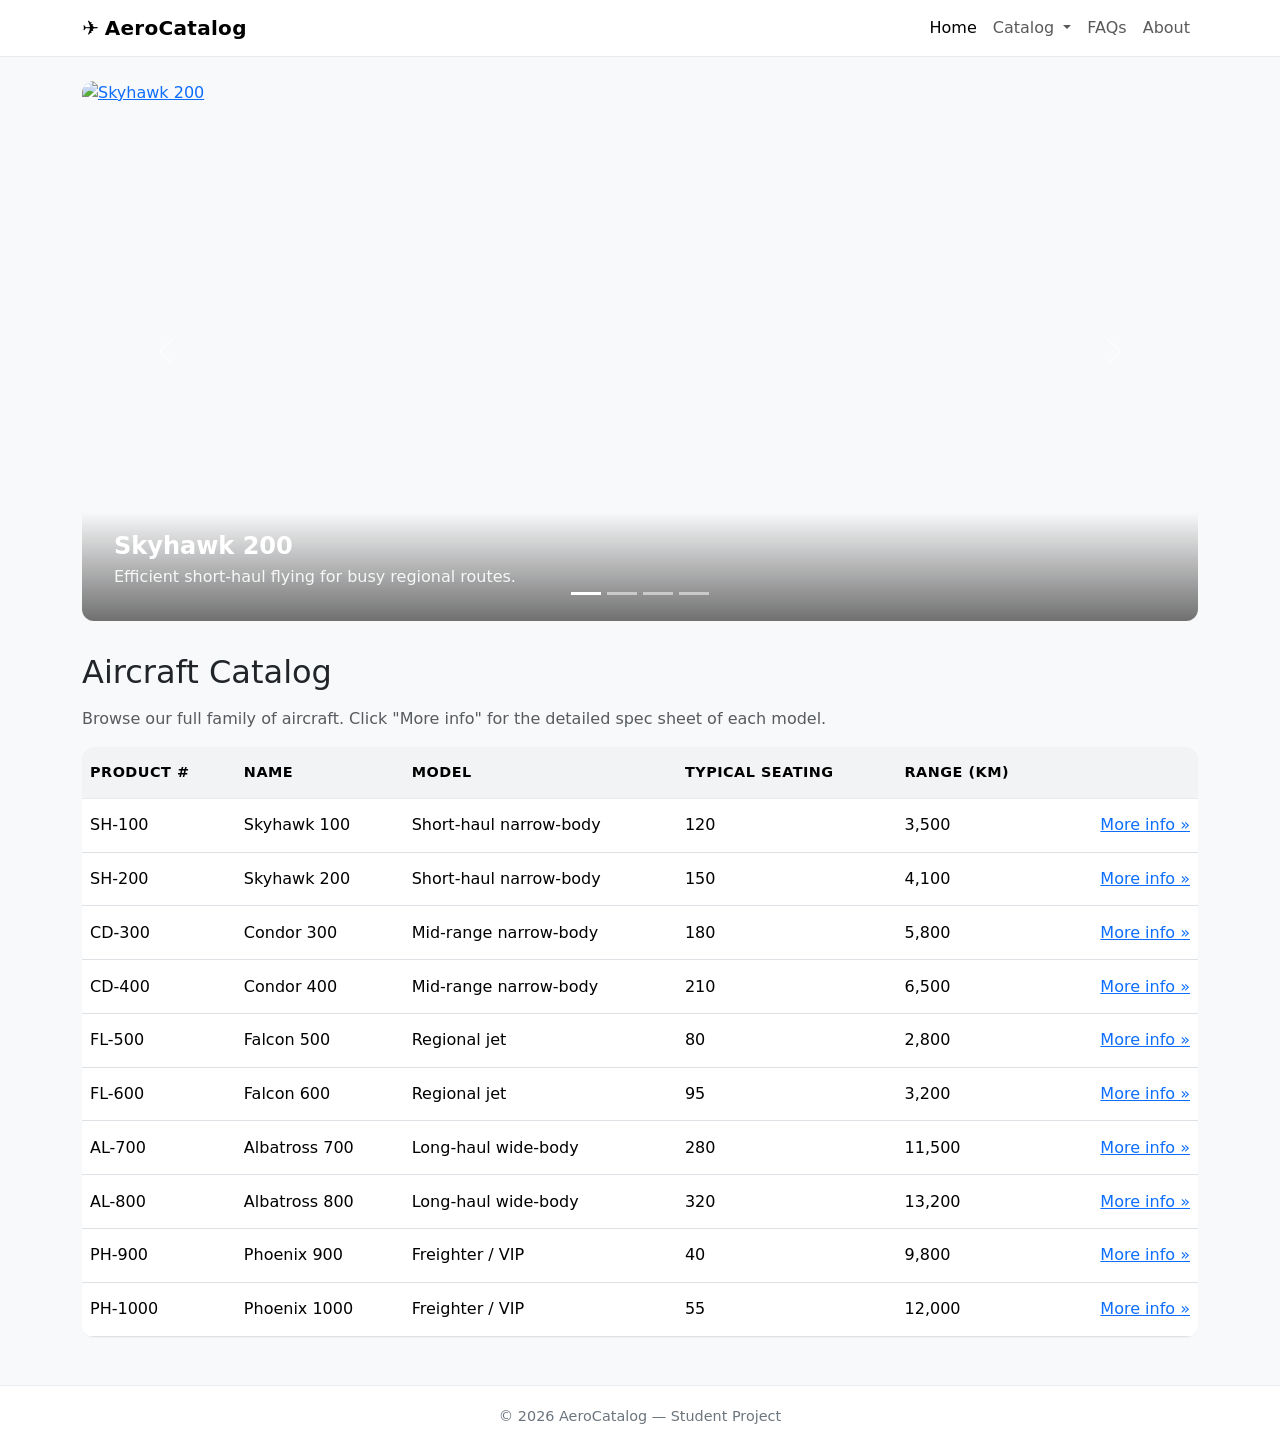
==== index.html @ 1b6f5860 "Add static Aircraft Catalog website Bootstrap 5 static site with a home page (navbar, 4-slide carous" ====
<!DOCTYPE html>
<!--
  index.html
  Home page for the Aircraft Catalog website.
  NOTE: if you change the navbar or footer, remember to update
  it on the other pages too (we don't have templates).
-->
<html lang="en">
<head>
  <meta charset="UTF-8" />
  <meta name="viewport" content="width=device-width, initial-scale=1.0" />
  <title>AeroCatalog - Home</title>

  <!-- Bootstrap 5 CSS (CDN) -->
  <link
    href="https://cdn.jsdelivr.net/npm/bootstrap@5.3.3/dist/css/bootstrap.min.css"
    rel="stylesheet" />

  <!-- our own styles on top of Bootstrap -->
  <link rel="stylesheet" href="css/styles.css" />
</head>
<body>

  <!-- ============================================================
       HEADER / NAVBAR
       Has 4 main items: Home, Catalog (with submenu), FAQs, About.
       The Catalog dropdown lists all 10 aircraft in our catalog.
       ============================================================ -->
  <header>
    <nav class="navbar navbar-expand-lg site-navbar">
      <div class="container">

        <!-- brand / logo -->
        <a class="navbar-brand" href="index.html">
          <span class="brand-icon">&#9992;</span>AeroCatalog
        </a>

        <!-- hamburger button for small screens -->
        <button class="navbar-toggler" type="button"
                data-bs-toggle="collapse"
                data-bs-target="#mainNav"
                aria-controls="mainNav"
                aria-expanded="false"
                aria-label="Toggle navigation">
          <span class="navbar-toggler-icon"></span>
        </button>

        <!-- the actual menu -->
        <div class="collapse navbar-collapse" id="mainNav">
          <ul class="navbar-nav ms-auto">

            <li class="nav-item">
              <a class="nav-link active" href="index.html">Home</a>
            </li>

            <!-- Catalog dropdown = submenu with all aircraft -->
            <li class="nav-item dropdown">
              <a class="nav-link dropdown-toggle" href="#"
                 role="button"
                 data-bs-toggle="dropdown"
                 aria-expanded="false">
                Catalog
              </a>
              <ul class="dropdown-menu">
                <li><a class="dropdown-item" href="aircraft/skyhawk-100.html">Skyhawk 100</a></li>
                <li><a class="dropdown-item" href="aircraft/skyhawk-200.html">Skyhawk 200</a></li>
                <li><a class="dropdown-item" href="aircraft/condor-300.html">Condor 300</a></li>
                <li><a class="dropdown-item" href="aircraft/condor-400.html">Condor 400</a></li>
                <li><a class="dropdown-item" href="aircraft/falcon-500.html">Falcon 500</a></li>
                <li><a class="dropdown-item" href="aircraft/falcon-600.html">Falcon 600</a></li>
                <li><a class="dropdown-item" href="aircraft/albatross-700.html">Albatross 700</a></li>
                <li><a class="dropdown-item" href="aircraft/albatross-800.html">Albatross 800</a></li>
                <li><a class="dropdown-item" href="aircraft/phoenix-900.html">Phoenix 900</a></li>
                <li><a class="dropdown-item" href="aircraft/phoenix-1000.html">Phoenix 1000</a></li>
              </ul>
            </li>

            <li class="nav-item">
              <a class="nav-link" href="faqs.html">FAQs</a>
            </li>

            <li class="nav-item">
              <a class="nav-link" href="about.html">About</a>
            </li>

          </ul>
        </div>

      </div>
    </nav>
  </header>


  <!-- ============================================================
       MAIN CONTENT
       ============================================================ -->
  <main class="container">

    <!-- Hero carousel.
         4 slides, each slide is wrapped in an <a> so clicking
         anywhere on a slide takes you to that aircraft's detail
         page. -->
    <div id="heroCarousel" class="carousel slide hero-carousel"
         data-bs-ride="carousel">

      <!-- little dots at the bottom -->
      <div class="carousel-indicators">
        <button type="button" data-bs-target="#heroCarousel" data-bs-slide-to="0" class="active" aria-current="true" aria-label="Slide 1"></button>
        <button type="button" data-bs-target="#heroCarousel" data-bs-slide-to="1" aria-label="Slide 2"></button>
        <button type="button" data-bs-target="#heroCarousel" data-bs-slide-to="2" aria-label="Slide 3"></button>
        <button type="button" data-bs-target="#heroCarousel" data-bs-slide-to="3" aria-label="Slide 4"></button>
      </div>

      <div class="carousel-inner">

        <!-- slide 1 -->
        <div class="carousel-item active">
          <a href="aircraft/skyhawk-200.html">
            <!-- Replace <yourstorageaccount> with your Azure storage account name.
                 Upload the image as skyhawk-200.jpg into the 'aircraft' container. -->
            <img src="https://<yourstorageaccount>.blob.core.windows.net/aircraft/skyhawk-200.jpg"
                 class="d-block img-fluid" alt="Skyhawk 200" />
            <div class="carousel-caption">
              <h5>Skyhawk 200</h5>
              <p>Efficient short-haul flying for busy regional routes.</p>
            </div>
          </a>
        </div>

        <!-- slide 2 -->
        <div class="carousel-item">
          <a href="aircraft/condor-400.html">
            <!-- Replace <yourstorageaccount> with your Azure storage account name.
                 Upload the image as condor-400.jpg into the 'aircraft' container. -->
            <img src="https://<yourstorageaccount>.blob.core.windows.net/aircraft/condor-400.jpg"
                 class="d-block img-fluid" alt="Condor 400" />
            <div class="carousel-caption">
              <h5>Condor 400</h5>
              <p>Our mid-range workhorse, balanced for range and payload.</p>
            </div>
          </a>
        </div>

        <!-- slide 3 -->
        <div class="carousel-item">
          <a href="aircraft/albatross-800.html">
            <!-- Replace <yourstorageaccount> with your Azure storage account name.
                 Upload the image as albatross-800.jpg into the 'aircraft' container. -->
            <img src="https://<yourstorageaccount>.blob.core.windows.net/aircraft/albatross-800.jpg"
                 class="d-block img-fluid" alt="Albatross 800" />
            <div class="carousel-caption">
              <h5>Albatross 800</h5>
              <p>Long-haul wide-body built for intercontinental comfort.</p>
            </div>
          </a>
        </div>

        <!-- slide 4 -->
        <div class="carousel-item">
          <a href="aircraft/phoenix-1000.html">
            <!-- Replace <yourstorageaccount> with your Azure storage account name.
                 Upload the image as phoenix-1000.jpg into the 'aircraft' container. -->
            <img src="https://<yourstorageaccount>.blob.core.windows.net/aircraft/phoenix-1000.jpg"
                 class="d-block img-fluid" alt="Phoenix 1000" />
            <div class="carousel-caption">
              <h5>Phoenix 1000</h5>
              <p>Flagship freighter / VIP platform with unmatched volume.</p>
            </div>
          </a>
        </div>

      </div>

      <!-- prev / next controls -->
      <button class="carousel-control-prev" type="button"
              data-bs-target="#heroCarousel" data-bs-slide="prev">
        <span class="carousel-control-prev-icon" aria-hidden="true"></span>
        <span class="visually-hidden">Previous</span>
      </button>
      <button class="carousel-control-next" type="button"
              data-bs-target="#heroCarousel" data-bs-slide="next">
        <span class="carousel-control-next-icon" aria-hidden="true"></span>
        <span class="visually-hidden">Next</span>
      </button>
    </div>
    <!-- /hero carousel -->


    <!-- ============================================================
         Catalog table - 10 sample aircraft records
         ============================================================ -->
    <section>
      <h2 class="mb-3">Aircraft Catalog</h2>
      <p class="text-muted">
        Browse our full family of aircraft. Click "More info" for the
        detailed spec sheet of each model.
      </p>

      <!-- table-responsive wraps the table so it scrolls sideways
           on small screens instead of breaking the layout -->
      <div class="table-responsive catalog-table">
        <table class="table table-hover align-middle mb-0">
          <thead>
            <tr>
              <th>Product #</th>
              <th>Name</th>
              <th>Model</th>
              <th>Typical Seating</th>
              <th>Range (km)</th>
              <th class="text-end">&nbsp;</th>
            </tr>
          </thead>
          <tbody>
            <tr>
              <td>SH-100</td>
              <td>Skyhawk 100</td>
              <td>Short-haul narrow-body</td>
              <td>120</td>
              <td>3,500</td>
              <td class="text-end"><a href="aircraft/skyhawk-100.html">More info &raquo;</a></td>
            </tr>
            <tr>
              <td>SH-200</td>
              <td>Skyhawk 200</td>
              <td>Short-haul narrow-body</td>
              <td>150</td>
              <td>4,100</td>
              <td class="text-end"><a href="aircraft/skyhawk-200.html">More info &raquo;</a></td>
            </tr>
            <tr>
              <td>CD-300</td>
              <td>Condor 300</td>
              <td>Mid-range narrow-body</td>
              <td>180</td>
              <td>5,800</td>
              <td class="text-end"><a href="aircraft/condor-300.html">More info &raquo;</a></td>
            </tr>
            <tr>
              <td>CD-400</td>
              <td>Condor 400</td>
              <td>Mid-range narrow-body</td>
              <td>210</td>
              <td>6,500</td>
              <td class="text-end"><a href="aircraft/condor-400.html">More info &raquo;</a></td>
            </tr>
            <tr>
              <td>FL-500</td>
              <td>Falcon 500</td>
              <td>Regional jet</td>
              <td>80</td>
              <td>2,800</td>
              <td class="text-end"><a href="aircraft/falcon-500.html">More info &raquo;</a></td>
            </tr>
            <tr>
              <td>FL-600</td>
              <td>Falcon 600</td>
              <td>Regional jet</td>
              <td>95</td>
              <td>3,200</td>
              <td class="text-end"><a href="aircraft/falcon-600.html">More info &raquo;</a></td>
            </tr>
            <tr>
              <td>AL-700</td>
              <td>Albatross 700</td>
              <td>Long-haul wide-body</td>
              <td>280</td>
              <td>11,500</td>
              <td class="text-end"><a href="aircraft/albatross-700.html">More info &raquo;</a></td>
            </tr>
            <tr>
              <td>AL-800</td>
              <td>Albatross 800</td>
              <td>Long-haul wide-body</td>
              <td>320</td>
              <td>13,200</td>
              <td class="text-end"><a href="aircraft/albatross-800.html">More info &raquo;</a></td>
            </tr>
            <tr>
              <td>PH-900</td>
              <td>Phoenix 900</td>
              <td>Freighter / VIP</td>
              <td>40</td>
              <td>9,800</td>
              <td class="text-end"><a href="aircraft/phoenix-900.html">More info &raquo;</a></td>
            </tr>
            <tr>
              <td>PH-1000</td>
              <td>Phoenix 1000</td>
              <td>Freighter / VIP</td>
              <td>55</td>
              <td>12,000</td>
              <td class="text-end"><a href="aircraft/phoenix-1000.html">More info &raquo;</a></td>
            </tr>
          </tbody>
        </table>
      </div>
      <!-- /catalog table -->

    </section>

  </main>


  <!-- ============================================================
       FOOTER
       Simple copyright line, nothing fancy.
       ============================================================ -->
  <footer class="site-footer">
    <div class="container">
      &copy; 2026 AeroCatalog &mdash; Student Project
    </div>
  </footer>


  <!-- Bootstrap bundle (needed for carousel + dropdown to work) -->
  <script src="https://cdn.jsdelivr.net/npm/bootstrap@5.3.3/dist/js/bootstrap.bundle.min.js"></script>
</body>
</html>
---- css/styles.css ----
/* ============================================================
   styles.css
   Custom styles for the Aircraft Catalog website.
   We use Bootstrap 5 for most of the heavy lifting (grid,
   navbar, carousel, table, etc). This file just tweaks a few
   things so the site looks a bit more modern and minimal.
   ============================================================ */


/* -------- body / base --------
   keeping the background a soft off-white so it doesn't feel
   like a plain white page. also picking a nice system font
   stack (so we don't have to load a web font). */
body {
  background-color: #f8f9fa;
  color: #212529;
  font-family: system-ui, -apple-system, "Segoe UI", Roboto, "Helvetica Neue", Arial, sans-serif;
}

/* a little more breathing room between the navbar and content */
main {
  padding-top: 1.5rem;
  padding-bottom: 3rem;
}


/* -------- navbar -------- */
/* light navbar with a thin bottom border instead of a shadow.
   feels cleaner / less heavy. */
.site-navbar {
  background-color: #ffffff;
  border-bottom: 1px solid #e9ecef;
}

.site-navbar .navbar-brand {
  font-weight: 600;
  letter-spacing: 0.3px;
}

/* small plane icon next to the brand name */
.site-navbar .brand-icon {
  margin-right: 0.35rem;
}


/* -------- hero carousel on the home page -------- */
.hero-carousel {
  border-radius: 12px;
  overflow: hidden; /* so the rounded corners actually clip the image */
  margin-bottom: 2rem;
}

/* keep slides a consistent height so the carousel doesn't jump
   around when you move between slides. */
.hero-carousel .carousel-item img {
  width: 100%;
  height: 60vh;
  object-fit: cover;
}

/* a darker gradient behind the caption so the text is readable
   even if the image is light in that area. */
.hero-carousel .carousel-caption {
  background: linear-gradient(to top, rgba(0,0,0,0.55), rgba(0,0,0,0));
  left: 0;
  right: 0;
  bottom: 0;
  padding: 1.25rem 2rem 2rem;
  text-align: left;
}

.hero-carousel .carousel-caption h5 {
  font-size: 1.5rem;
  font-weight: 600;
  margin-bottom: 0.25rem;
}

.hero-carousel .carousel-caption p {
  margin-bottom: 0;
  opacity: 0.9;
}


/* -------- catalog table on the home page -------- */
.catalog-table {
  background-color: #ffffff;
  border-radius: 12px;
  overflow: hidden;
  box-shadow: 0 1px 2px rgba(0,0,0,0.04);
}

.catalog-table th {
  background-color: #f1f3f5;
  border-bottom: 1px solid #e9ecef;
  font-weight: 600;
  font-size: 0.9rem;
  text-transform: uppercase;
  letter-spacing: 0.5px;
}

.catalog-table td,
.catalog-table th {
  padding-top: 0.9rem;
  padding-bottom: 0.9rem;
  vertical-align: middle;
}


/* -------- detail page specs --------
   this is the big specification table on every aircraft page */
.spec-table th {
  width: 40%;
  font-weight: 500;
  color: #495057;
}

.spec-table td {
  color: #212529;
}

/* the product number label under the aircraft name */
.product-number {
  letter-spacing: 1px;
  text-transform: uppercase;
  font-size: 0.8rem;
  color: #6c757d;
}


/* -------- footer -------- */
.site-footer {
  background-color: #ffffff;
  border-top: 1px solid #e9ecef;
  padding: 1.25rem 0;
  color: #6c757d;
  font-size: 0.9rem;
  text-align: center;
}


/* -------- small screen tweaks --------
   bootstrap already handles most of the responsive stuff,
   just shrinking the carousel a little on phones. */
@media (max-width: 576px) {
  .hero-carousel .carousel-item img {
    height: 45vh;
  }
  .hero-carousel .carousel-caption h5 {
    font-size: 1.15rem;
  }
}
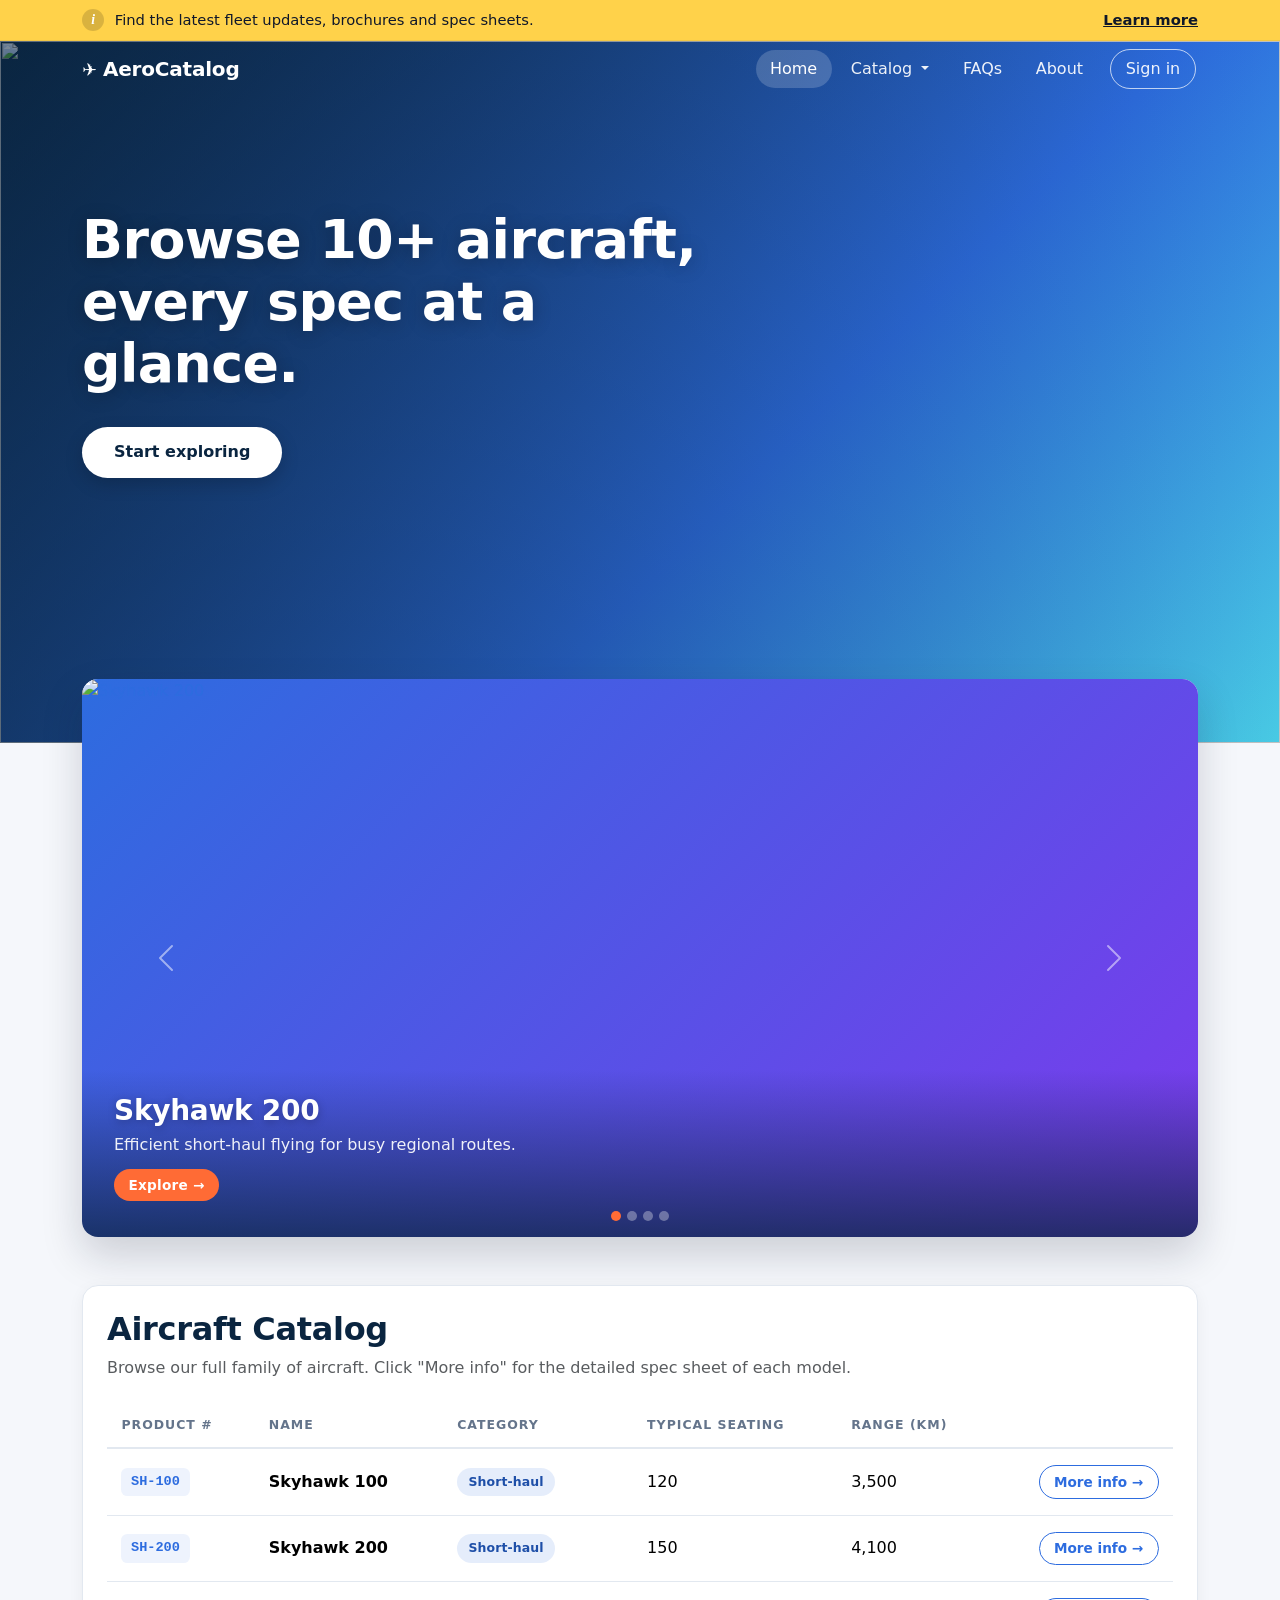
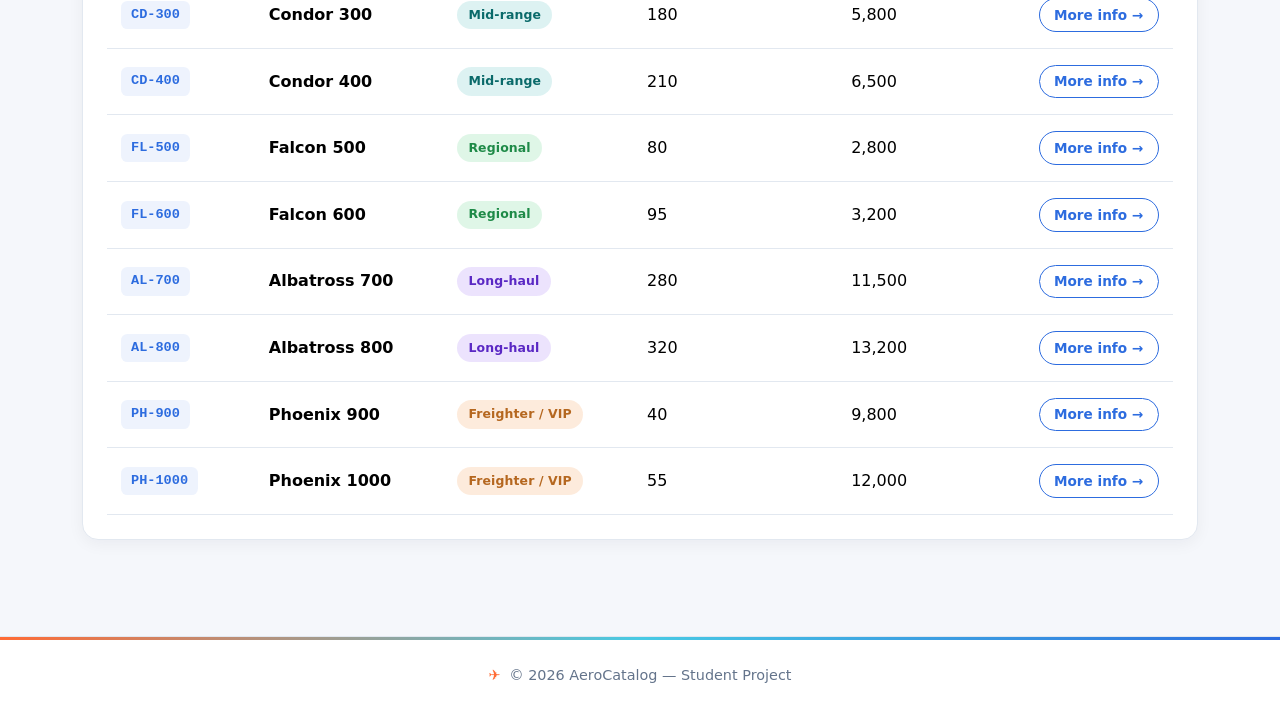
==== commit ab03dc31: "Redesign home page with airline-style hero and floating carousel - Add yellow announcement strip at " ====
--- a/index.html
+++ b/index.html
@@ -19,192 +19,249 @@
   <!-- our own styles on top of Bootstrap -->
   <link rel="stylesheet" href="css/styles.css" />
 </head>
-<body>
+<body class="home-page">
 
   <!-- ============================================================
-       HEADER / NAVBAR
-       Has 4 main items: Home, Catalog (with submenu), FAQs, About.
-       The Catalog dropdown lists all 10 aircraft in our catalog.
+       TOP ANNOUNCEMENT BAR (home-page only)
+       Little yellow strip across the top with a notice.
        ============================================================ -->
-  <header>
-    <nav class="navbar navbar-expand-lg site-navbar">
+  <div class="top-banner">
+    <div class="container d-flex justify-content-between align-items-center flex-wrap">
+      <div class="banner-msg">
+        <span class="banner-icon">i</span>
+        Find the latest fleet updates, brochures and spec sheets.
+      </div>
+      <a href="faqs.html" class="banner-link">Learn more</a>
+    </div>
+  </div>
+
+
+  <!-- ============================================================
+       HERO REGION
+       Big background image, transparent navbar sitting over it,
+       and a headline + CTA on the left.
+       ============================================================ -->
+  <div class="home-hero">
+
+    <!-- HEADER / NAVBAR (transparent variant for the home page) -->
+    <header>
+      <nav class="navbar navbar-expand-lg site-navbar home-navbar">
+        <div class="container">
+
+          <!-- brand / logo -->
+          <a class="navbar-brand" href="index.html">
+            <span class="brand-icon">&#9992;</span>AeroCatalog
+          </a>
+
+          <!-- hamburger button for small screens -->
+          <button class="navbar-toggler" type="button"
+                  data-bs-toggle="collapse"
+                  data-bs-target="#mainNav"
+                  aria-controls="mainNav"
+                  aria-expanded="false"
+                  aria-label="Toggle navigation">
+            <span class="navbar-toggler-icon"></span>
+          </button>
+
+          <!-- the actual menu -->
+          <div class="collapse navbar-collapse" id="mainNav">
+            <ul class="navbar-nav ms-auto align-items-lg-center">
+
+              <li class="nav-item">
+                <a class="nav-link active" href="index.html">Home</a>
+              </li>
+
+              <!-- Catalog dropdown = submenu with all aircraft -->
+              <li class="nav-item dropdown">
+                <a class="nav-link dropdown-toggle" href="#"
+                   role="button"
+                   data-bs-toggle="dropdown"
+                   aria-expanded="false">
+                  Catalog
+                </a>
+                <ul class="dropdown-menu">
+                  <li><a class="dropdown-item" href="aircraft/skyhawk-100.html">Skyhawk 100</a></li>
+                  <li><a class="dropdown-item" href="aircraft/skyhawk-200.html">Skyhawk 200</a></li>
+                  <li><a class="dropdown-item" href="aircraft/condor-300.html">Condor 300</a></li>
+                  <li><a class="dropdown-item" href="aircraft/condor-400.html">Condor 400</a></li>
+                  <li><a class="dropdown-item" href="aircraft/falcon-500.html">Falcon 500</a></li>
+                  <li><a class="dropdown-item" href="aircraft/falcon-600.html">Falcon 600</a></li>
+                  <li><a class="dropdown-item" href="aircraft/albatross-700.html">Albatross 700</a></li>
+                  <li><a class="dropdown-item" href="aircraft/albatross-800.html">Albatross 800</a></li>
+                  <li><a class="dropdown-item" href="aircraft/phoenix-900.html">Phoenix 900</a></li>
+                  <li><a class="dropdown-item" href="aircraft/phoenix-1000.html">Phoenix 1000</a></li>
+                </ul>
+              </li>
+
+              <li class="nav-item">
+                <a class="nav-link" href="faqs.html">FAQs</a>
+              </li>
+
+              <li class="nav-item">
+                <a class="nav-link" href="about.html">About</a>
+              </li>
+
+              <!-- little Sign in pill - just for show on the home hero -->
+              <li class="nav-item ms-lg-2">
+                <a class="nav-link sign-in-pill" href="#">Sign in</a>
+              </li>
+
+            </ul>
+          </div>
+
+        </div>
+      </nav>
+    </header>
+
+    <!-- big background image for the hero. Replace placeholder. -->
+    <!-- Replace <yourstorageaccount> with your Azure storage account name.
+         Upload the image as hero-home.jpg into the 'site' container. -->
+    <img class="hero-bg"
+         src="https://<yourstorageaccount>.blob.core.windows.net/site/hero-home.jpg"
+         alt="" />
+
+    <!-- headline and CTA over the image -->
+    <div class="hero-text-wrap">
       <div class="container">
-
-        <!-- brand / logo -->
-        <a class="navbar-brand" href="index.html">
-          <span class="brand-icon">&#9992;</span>AeroCatalog
-        </a>
-
-        <!-- hamburger button for small screens -->
-        <button class="navbar-toggler" type="button"
-                data-bs-toggle="collapse"
-                data-bs-target="#mainNav"
-                aria-controls="mainNav"
-                aria-expanded="false"
-                aria-label="Toggle navigation">
-          <span class="navbar-toggler-icon"></span>
-        </button>
-
-        <!-- the actual menu -->
-        <div class="collapse navbar-collapse" id="mainNav">
-          <ul class="navbar-nav ms-auto">
-
-            <li class="nav-item">
-              <a class="nav-link active" href="index.html">Home</a>
-            </li>
-
-            <!-- Catalog dropdown = submenu with all aircraft -->
-            <li class="nav-item dropdown">
-              <a class="nav-link dropdown-toggle" href="#"
-                 role="button"
-                 data-bs-toggle="dropdown"
-                 aria-expanded="false">
-                Catalog
-              </a>
-              <ul class="dropdown-menu">
-                <li><a class="dropdown-item" href="aircraft/skyhawk-100.html">Skyhawk 100</a></li>
-                <li><a class="dropdown-item" href="aircraft/skyhawk-200.html">Skyhawk 200</a></li>
-                <li><a class="dropdown-item" href="aircraft/condor-300.html">Condor 300</a></li>
-                <li><a class="dropdown-item" href="aircraft/condor-400.html">Condor 400</a></li>
-                <li><a class="dropdown-item" href="aircraft/falcon-500.html">Falcon 500</a></li>
-                <li><a class="dropdown-item" href="aircraft/falcon-600.html">Falcon 600</a></li>
-                <li><a class="dropdown-item" href="aircraft/albatross-700.html">Albatross 700</a></li>
-                <li><a class="dropdown-item" href="aircraft/albatross-800.html">Albatross 800</a></li>
-                <li><a class="dropdown-item" href="aircraft/phoenix-900.html">Phoenix 900</a></li>
-                <li><a class="dropdown-item" href="aircraft/phoenix-1000.html">Phoenix 1000</a></li>
-              </ul>
-            </li>
-
-            <li class="nav-item">
-              <a class="nav-link" href="faqs.html">FAQs</a>
-            </li>
-
-            <li class="nav-item">
-              <a class="nav-link" href="about.html">About</a>
-            </li>
-
-          </ul>
-        </div>
-
+        <h1 class="hero-title">
+          Browse 10+ aircraft,<br />
+          every spec at a glance.
+        </h1>
+        <a href="#catalog" class="hero-btn">Start exploring</a>
       </div>
-    </nav>
-  </header>
+    </div>
+
+  </div>
+  <!-- /home-hero -->
 
 
   <!-- ============================================================
        MAIN CONTENT
+       The white "floating card" with the carousel sits at the top
+       and overlaps the bottom of the hero image.
        ============================================================ -->
-  <main class="container">
-
-    <!-- Hero carousel.
-         4 slides, each slide is wrapped in an <a> so clicking
-         anywhere on a slide takes you to that aircraft's detail
-         page. -->
-    <div id="heroCarousel" class="carousel slide hero-carousel"
-         data-bs-ride="carousel">
-
-      <!-- little dots at the bottom -->
-      <div class="carousel-indicators">
-        <button type="button" data-bs-target="#heroCarousel" data-bs-slide-to="0" class="active" aria-current="true" aria-label="Slide 1"></button>
-        <button type="button" data-bs-target="#heroCarousel" data-bs-slide-to="1" aria-label="Slide 2"></button>
-        <button type="button" data-bs-target="#heroCarousel" data-bs-slide-to="2" aria-label="Slide 3"></button>
-        <button type="button" data-bs-target="#heroCarousel" data-bs-slide-to="3" aria-label="Slide 4"></button>
+  <main class="container home-main">
+
+    <!-- Floating white card holding the carousel -->
+    <div class="floating-card">
+
+      <!-- Hero carousel.
+           4 slides, each slide is wrapped in an <a> so clicking
+           anywhere on a slide takes you to that aircraft's detail
+           page. -->
+      <div id="heroCarousel" class="carousel slide hero-carousel"
+           data-bs-ride="carousel">
+
+        <!-- little dots at the bottom -->
+        <div class="carousel-indicators">
+          <button type="button" data-bs-target="#heroCarousel" data-bs-slide-to="0" class="active" aria-current="true" aria-label="Slide 1"></button>
+          <button type="button" data-bs-target="#heroCarousel" data-bs-slide-to="1" aria-label="Slide 2"></button>
+          <button type="button" data-bs-target="#heroCarousel" data-bs-slide-to="2" aria-label="Slide 3"></button>
+          <button type="button" data-bs-target="#heroCarousel" data-bs-slide-to="3" aria-label="Slide 4"></button>
+        </div>
+
+        <div class="carousel-inner">
+
+          <!-- slide 1 -->
+          <div class="carousel-item active">
+            <a href="aircraft/skyhawk-200.html">
+              <!-- Replace <yourstorageaccount> with your Azure storage account name.
+                   Upload the image as skyhawk-200.jpg into the 'aircraft' container. -->
+              <img src="https://<yourstorageaccount>.blob.core.windows.net/aircraft/skyhawk-200.jpg"
+                   class="d-block img-fluid" alt="Skyhawk 200" />
+              <div class="carousel-caption">
+                <h5>Skyhawk 200</h5>
+                <p>Efficient short-haul flying for busy regional routes.</p>
+                <span class="slide-cta">Explore &rarr;</span>
+              </div>
+            </a>
+          </div>
+
+          <!-- slide 2 -->
+          <div class="carousel-item">
+            <a href="aircraft/condor-400.html">
+              <!-- Replace <yourstorageaccount> with your Azure storage account name.
+                   Upload the image as condor-400.jpg into the 'aircraft' container. -->
+              <img src="https://<yourstorageaccount>.blob.core.windows.net/aircraft/condor-400.jpg"
+                   class="d-block img-fluid" alt="Condor 400" />
+              <div class="carousel-caption">
+                <h5>Condor 400</h5>
+                <p>Our mid-range workhorse, balanced for range and payload.</p>
+                <span class="slide-cta">Explore &rarr;</span>
+              </div>
+            </a>
+          </div>
+
+          <!-- slide 3 -->
+          <div class="carousel-item">
+            <a href="aircraft/albatross-800.html">
+              <!-- Replace <yourstorageaccount> with your Azure storage account name.
+                   Upload the image as albatross-800.jpg into the 'aircraft' container. -->
+              <img src="https://<yourstorageaccount>.blob.core.windows.net/aircraft/albatross-800.jpg"
+                   class="d-block img-fluid" alt="Albatross 800" />
+              <div class="carousel-caption">
+                <h5>Albatross 800</h5>
+                <p>Long-haul wide-body built for intercontinental comfort.</p>
+                <span class="slide-cta">Explore &rarr;</span>
+              </div>
+            </a>
+          </div>
+
+          <!-- slide 4 -->
+          <div class="carousel-item">
+            <a href="aircraft/phoenix-1000.html">
+              <!-- Replace <yourstorageaccount> with your Azure storage account name.
+                   Upload the image as phoenix-1000.jpg into the 'aircraft' container. -->
+              <img src="https://<yourstorageaccount>.blob.core.windows.net/aircraft/phoenix-1000.jpg"
+                   class="d-block img-fluid" alt="Phoenix 1000" />
+              <div class="carousel-caption">
+                <h5>Phoenix 1000</h5>
+                <p>Flagship freighter / VIP platform with unmatched volume.</p>
+                <span class="slide-cta">Explore &rarr;</span>
+              </div>
+            </a>
+          </div>
+
+        </div>
+
+        <!-- prev / next controls -->
+        <button class="carousel-control-prev" type="button"
+                data-bs-target="#heroCarousel" data-bs-slide="prev">
+          <span class="carousel-control-prev-icon" aria-hidden="true"></span>
+          <span class="visually-hidden">Previous</span>
+        </button>
+        <button class="carousel-control-next" type="button"
+                data-bs-target="#heroCarousel" data-bs-slide="next">
+          <span class="carousel-control-next-icon" aria-hidden="true"></span>
+          <span class="visually-hidden">Next</span>
+        </button>
       </div>
-
-      <div class="carousel-inner">
-
-        <!-- slide 1 -->
-        <div class="carousel-item active">
-          <a href="aircraft/skyhawk-200.html">
-            <!-- Replace <yourstorageaccount> with your Azure storage account name.
-                 Upload the image as skyhawk-200.jpg into the 'aircraft' container. -->
-            <img src="https://<yourstorageaccount>.blob.core.windows.net/aircraft/skyhawk-200.jpg"
-                 class="d-block img-fluid" alt="Skyhawk 200" />
-            <div class="carousel-caption">
-              <h5>Skyhawk 200</h5>
-              <p>Efficient short-haul flying for busy regional routes.</p>
-            </div>
-          </a>
-        </div>
-
-        <!-- slide 2 -->
-        <div class="carousel-item">
-          <a href="aircraft/condor-400.html">
-            <!-- Replace <yourstorageaccount> with your Azure storage account name.
-                 Upload the image as condor-400.jpg into the 'aircraft' container. -->
-            <img src="https://<yourstorageaccount>.blob.core.windows.net/aircraft/condor-400.jpg"
-                 class="d-block img-fluid" alt="Condor 400" />
-            <div class="carousel-caption">
-              <h5>Condor 400</h5>
-              <p>Our mid-range workhorse, balanced for range and payload.</p>
-            </div>
-          </a>
-        </div>
-
-        <!-- slide 3 -->
-        <div class="carousel-item">
-          <a href="aircraft/albatross-800.html">
-            <!-- Replace <yourstorageaccount> with your Azure storage account name.
-                 Upload the image as albatross-800.jpg into the 'aircraft' container. -->
-            <img src="https://<yourstorageaccount>.blob.core.windows.net/aircraft/albatross-800.jpg"
-                 class="d-block img-fluid" alt="Albatross 800" />
-            <div class="carousel-caption">
-              <h5>Albatross 800</h5>
-              <p>Long-haul wide-body built for intercontinental comfort.</p>
-            </div>
-          </a>
-        </div>
-
-        <!-- slide 4 -->
-        <div class="carousel-item">
-          <a href="aircraft/phoenix-1000.html">
-            <!-- Replace <yourstorageaccount> with your Azure storage account name.
-                 Upload the image as phoenix-1000.jpg into the 'aircraft' container. -->
-            <img src="https://<yourstorageaccount>.blob.core.windows.net/aircraft/phoenix-1000.jpg"
-                 class="d-block img-fluid" alt="Phoenix 1000" />
-            <div class="carousel-caption">
-              <h5>Phoenix 1000</h5>
-              <p>Flagship freighter / VIP platform with unmatched volume.</p>
-            </div>
-          </a>
-        </div>
-
-      </div>
-
-      <!-- prev / next controls -->
-      <button class="carousel-control-prev" type="button"
-              data-bs-target="#heroCarousel" data-bs-slide="prev">
-        <span class="carousel-control-prev-icon" aria-hidden="true"></span>
-        <span class="visually-hidden">Previous</span>
-      </button>
-      <button class="carousel-control-next" type="button"
-              data-bs-target="#heroCarousel" data-bs-slide="next">
-        <span class="carousel-control-next-icon" aria-hidden="true"></span>
-        <span class="visually-hidden">Next</span>
-      </button>
+      <!-- /hero carousel -->
+
     </div>
-    <!-- /hero carousel -->
+    <!-- /floating card -->
 
 
     <!-- ============================================================
          Catalog table - 10 sample aircraft records
+         wrapped in a white card for a cleaner look
          ============================================================ -->
-    <section>
-      <h2 class="mb-3">Aircraft Catalog</h2>
-      <p class="text-muted">
+    <section id="catalog" class="catalog-section">
+      <h2 class="mb-2">Aircraft Catalog</h2>
+      <p class="text-muted mb-4">
         Browse our full family of aircraft. Click "More info" for the
         detailed spec sheet of each model.
       </p>
 
       <!-- table-responsive wraps the table so it scrolls sideways
            on small screens instead of breaking the layout -->
-      <div class="table-responsive catalog-table">
-        <table class="table table-hover align-middle mb-0">
+      <div class="table-responsive">
+        <table class="table align-middle catalog-table">
           <thead>
             <tr>
               <th>Product #</th>
               <th>Name</th>
-              <th>Model</th>
+              <th>Category</th>
               <th>Typical Seating</th>
               <th>Range (km)</th>
               <th class="text-end">&nbsp;</th>
@@ -212,84 +269,84 @@
           </thead>
           <tbody>
             <tr>
-              <td>SH-100</td>
-              <td>Skyhawk 100</td>
-              <td>Short-haul narrow-body</td>
+              <td><span class="product-code">SH-100</span></td>
+              <td><strong>Skyhawk 100</strong></td>
+              <td><span class="cat-badge cat-short">Short-haul</span></td>
               <td>120</td>
               <td>3,500</td>
-              <td class="text-end"><a href="aircraft/skyhawk-100.html">More info &raquo;</a></td>
-            </tr>
-            <tr>
-              <td>SH-200</td>
-              <td>Skyhawk 200</td>
-              <td>Short-haul narrow-body</td>
+              <td class="text-end"><a class="more-link" href="aircraft/skyhawk-100.html">More info &rarr;</a></td>
+            </tr>
+            <tr>
+              <td><span class="product-code">SH-200</span></td>
+              <td><strong>Skyhawk 200</strong></td>
+              <td><span class="cat-badge cat-short">Short-haul</span></td>
               <td>150</td>
               <td>4,100</td>
-              <td class="text-end"><a href="aircraft/skyhawk-200.html">More info &raquo;</a></td>
-            </tr>
-            <tr>
-              <td>CD-300</td>
-              <td>Condor 300</td>
-              <td>Mid-range narrow-body</td>
+              <td class="text-end"><a class="more-link" href="aircraft/skyhawk-200.html">More info &rarr;</a></td>
+            </tr>
+            <tr>
+              <td><span class="product-code">CD-300</span></td>
+              <td><strong>Condor 300</strong></td>
+              <td><span class="cat-badge cat-mid">Mid-range</span></td>
               <td>180</td>
               <td>5,800</td>
-              <td class="text-end"><a href="aircraft/condor-300.html">More info &raquo;</a></td>
-            </tr>
-            <tr>
-              <td>CD-400</td>
-              <td>Condor 400</td>
-              <td>Mid-range narrow-body</td>
+              <td class="text-end"><a class="more-link" href="aircraft/condor-300.html">More info &rarr;</a></td>
+            </tr>
+            <tr>
+              <td><span class="product-code">CD-400</span></td>
+              <td><strong>Condor 400</strong></td>
+              <td><span class="cat-badge cat-mid">Mid-range</span></td>
               <td>210</td>
               <td>6,500</td>
-              <td class="text-end"><a href="aircraft/condor-400.html">More info &raquo;</a></td>
-            </tr>
-            <tr>
-              <td>FL-500</td>
-              <td>Falcon 500</td>
-              <td>Regional jet</td>
+              <td class="text-end"><a class="more-link" href="aircraft/condor-400.html">More info &rarr;</a></td>
+            </tr>
+            <tr>
+              <td><span class="product-code">FL-500</span></td>
+              <td><strong>Falcon 500</strong></td>
+              <td><span class="cat-badge cat-regional">Regional</span></td>
               <td>80</td>
               <td>2,800</td>
-              <td class="text-end"><a href="aircraft/falcon-500.html">More info &raquo;</a></td>
-            </tr>
-            <tr>
-              <td>FL-600</td>
-              <td>Falcon 600</td>
-              <td>Regional jet</td>
+              <td class="text-end"><a class="more-link" href="aircraft/falcon-500.html">More info &rarr;</a></td>
+            </tr>
+            <tr>
+              <td><span class="product-code">FL-600</span></td>
+              <td><strong>Falcon 600</strong></td>
+              <td><span class="cat-badge cat-regional">Regional</span></td>
               <td>95</td>
               <td>3,200</td>
-              <td class="text-end"><a href="aircraft/falcon-600.html">More info &raquo;</a></td>
-            </tr>
-            <tr>
-              <td>AL-700</td>
-              <td>Albatross 700</td>
-              <td>Long-haul wide-body</td>
+              <td class="text-end"><a class="more-link" href="aircraft/falcon-600.html">More info &rarr;</a></td>
+            </tr>
+            <tr>
+              <td><span class="product-code">AL-700</span></td>
+              <td><strong>Albatross 700</strong></td>
+              <td><span class="cat-badge cat-long">Long-haul</span></td>
               <td>280</td>
               <td>11,500</td>
-              <td class="text-end"><a href="aircraft/albatross-700.html">More info &raquo;</a></td>
-            </tr>
-            <tr>
-              <td>AL-800</td>
-              <td>Albatross 800</td>
-              <td>Long-haul wide-body</td>
+              <td class="text-end"><a class="more-link" href="aircraft/albatross-700.html">More info &rarr;</a></td>
+            </tr>
+            <tr>
+              <td><span class="product-code">AL-800</span></td>
+              <td><strong>Albatross 800</strong></td>
+              <td><span class="cat-badge cat-long">Long-haul</span></td>
               <td>320</td>
               <td>13,200</td>
-              <td class="text-end"><a href="aircraft/albatross-800.html">More info &raquo;</a></td>
-            </tr>
-            <tr>
-              <td>PH-900</td>
-              <td>Phoenix 900</td>
-              <td>Freighter / VIP</td>
+              <td class="text-end"><a class="more-link" href="aircraft/albatross-800.html">More info &rarr;</a></td>
+            </tr>
+            <tr>
+              <td><span class="product-code">PH-900</span></td>
+              <td><strong>Phoenix 900</strong></td>
+              <td><span class="cat-badge cat-freight">Freighter / VIP</span></td>
               <td>40</td>
               <td>9,800</td>
-              <td class="text-end"><a href="aircraft/phoenix-900.html">More info &raquo;</a></td>
-            </tr>
-            <tr>
-              <td>PH-1000</td>
-              <td>Phoenix 1000</td>
-              <td>Freighter / VIP</td>
+              <td class="text-end"><a class="more-link" href="aircraft/phoenix-900.html">More info &rarr;</a></td>
+            </tr>
+            <tr>
+              <td><span class="product-code">PH-1000</span></td>
+              <td><strong>Phoenix 1000</strong></td>
+              <td><span class="cat-badge cat-freight">Freighter / VIP</span></td>
               <td>55</td>
               <td>12,000</td>
-              <td class="text-end"><a href="aircraft/phoenix-1000.html">More info &raquo;</a></td>
+              <td class="text-end"><a class="more-link" href="aircraft/phoenix-1000.html">More info &rarr;</a></td>
             </tr>
           </tbody>
         </table>
@@ -303,10 +360,11 @@
 
   <!-- ============================================================
        FOOTER
-       Simple copyright line, nothing fancy.
+       Simple copyright line with a colourful top stripe.
        ============================================================ -->
   <footer class="site-footer">
     <div class="container">
+      <span class="brand-icon">&#9992;</span>
       &copy; 2026 AeroCatalog &mdash; Student Project
     </div>
   </footer>
--- a/css/styles.css
+++ b/css/styles.css
@@ -1,151 +1,699 @@
 /* ============================================================
    styles.css
    Custom styles for the Aircraft Catalog website.
-   We use Bootstrap 5 for most of the heavy lifting (grid,
-   navbar, carousel, table, etc). This file just tweaks a few
-   things so the site looks a bit more modern and minimal.
-   ============================================================ */
-
-
-/* -------- body / base --------
-   keeping the background a soft off-white so it doesn't feel
-   like a plain white page. also picking a nice system font
-   stack (so we don't have to load a web font). */
+   Bootstrap 5 gives us the grid + components, this sheet does
+   all the colour / branding work on top of it.
+   ============================================================ */
+
+
+/* ----- our little colour palette -----
+   I pulled these together so the whole site can reuse them
+   through CSS variables. Makes it easy to swap later. */
+:root {
+  --sky-deep:    #0a2540;   /* dark navy - used for headings */
+  --sky-mid:     #2d6cdf;   /* main brand blue */
+  --sky-light:   #48cae4;   /* lighter accent blue */
+  --coral:       #ff6b35;   /* warm accent for call-outs */
+  --mint:        #3ac569;   /* used for regional category */
+  --grape:       #7c3aed;   /* used for long-haul category */
+  --sand:        #f4a261;   /* used for freighter category */
+  --teal:        #0ea5a5;   /* used for mid-range category */
+  --paper:       #f5f7fb;   /* page background */
+  --ink:         #0f172a;   /* body text */
+  --muted:       #64748b;   /* secondary text */
+  --card:        #ffffff;
+  --line:        #e2e8f0;
+}
+
+
+/* -------- base page --------
+   soft blue-ish background so the white cards pop a bit */
 body {
-  background-color: #f8f9fa;
-  color: #212529;
-  font-family: system-ui, -apple-system, "Segoe UI", Roboto, "Helvetica Neue", Arial, sans-serif;
-}
-
-/* a little more breathing room between the navbar and content */
+  background-color: var(--paper);
+  color: var(--ink);
+  font-family: system-ui, -apple-system, "Segoe UI", Roboto,
+               "Helvetica Neue", Arial, sans-serif;
+  -webkit-font-smoothing: antialiased;
+}
+
+h1, h2, h3, h4, h5 {
+  color: var(--sky-deep);
+  font-weight: 700;
+  letter-spacing: -0.01em;
+}
+
+/* breathing room between navbar and page content */
 main {
-  padding-top: 1.5rem;
-  padding-bottom: 3rem;
-}
-
-
-/* -------- navbar -------- */
-/* light navbar with a thin bottom border instead of a shadow.
-   feels cleaner / less heavy. */
+  padding-top: 2rem;
+  padding-bottom: 4rem;
+}
+
+/* links use our brand blue and turn coral on hover */
+a {
+  color: var(--sky-mid);
+  text-decoration: none;
+  transition: color 0.15s ease;
+}
+a:hover {
+  color: var(--coral);
+}
+
+
+/* ============================================================
+   NAVBAR
+   White bar with a thin coloured stripe underneath, so it still
+   feels clean but has a pop of colour.
+   ============================================================ */
 .site-navbar {
-  background-color: #ffffff;
-  border-bottom: 1px solid #e9ecef;
+  background-color: var(--card);
+  border-bottom: 1px solid var(--line);
+  /* the coloured stripe is drawn as a thin gradient line */
+  box-shadow: inset 0 -3px 0 0 transparent;
+  position: relative;
+}
+
+/* the coloured gradient stripe under the navbar */
+.site-navbar::after {
+  content: "";
+  position: absolute;
+  left: 0;
+  right: 0;
+  bottom: -3px;
+  height: 3px;
+  background: linear-gradient(90deg,
+      var(--sky-mid) 0%,
+      var(--sky-light) 35%,
+      var(--coral) 100%);
 }
 
 .site-navbar .navbar-brand {
-  font-weight: 600;
-  letter-spacing: 0.3px;
-}
-
-/* small plane icon next to the brand name */
+  font-weight: 700;
+  color: var(--sky-deep);
+  font-size: 1.25rem;
+  letter-spacing: -0.01em;
+}
+
 .site-navbar .brand-icon {
-  margin-right: 0.35rem;
-}
-
-
-/* -------- hero carousel on the home page -------- */
+  color: var(--coral);
+  margin-right: 0.4rem;
+  font-size: 1.1rem;
+}
+
+/* nav links - subtle pill hover */
+.site-navbar .nav-link {
+  color: var(--ink);
+  font-weight: 500;
+  padding: 0.45rem 0.9rem !important;
+  border-radius: 999px;
+  margin: 0 0.15rem;
+  transition: background-color 0.15s ease, color 0.15s ease;
+}
+.site-navbar .nav-link:hover {
+  background-color: rgba(45, 108, 223, 0.08);
+  color: var(--sky-mid);
+}
+.site-navbar .nav-link.active {
+  background-color: var(--sky-mid);
+  color: #fff !important;
+}
+
+/* dropdown menu tweaks */
+.site-navbar .dropdown-menu {
+  border: 1px solid var(--line);
+  border-radius: 0.75rem;
+  box-shadow: 0 10px 30px rgba(15, 23, 42, 0.08);
+  padding: 0.5rem;
+}
+.site-navbar .dropdown-item {
+  border-radius: 0.5rem;
+  padding: 0.45rem 0.75rem;
+}
+.site-navbar .dropdown-item:hover {
+  background-color: rgba(45, 108, 223, 0.08);
+  color: var(--sky-mid);
+}
+
+
+/* ============================================================
+   TOP YELLOW ANNOUNCEMENT BAR (home page only)
+   Sits above everything, even the navbar. Looks like the
+   notice strip you see on a lot of airline sites.
+   ============================================================ */
+.top-banner {
+  background-color: #ffd24a;
+  color: var(--ink);
+  font-size: 0.92rem;
+  padding: 0.55rem 0;
+  border-bottom: 1px solid rgba(0,0,0,0.05);
+}
+.top-banner .banner-msg {
+  display: flex;
+  align-items: center;
+  gap: 0.65rem;
+}
+.top-banner .banner-icon {
+  display: inline-flex;
+  align-items: center;
+  justify-content: center;
+  width: 1.4rem;
+  height: 1.4rem;
+  border-radius: 50%;
+  background-color: rgba(0,0,0,0.15);
+  color: #fff;
+  font-style: italic;
+  font-weight: 700;
+  font-size: 0.85rem;
+  font-family: "Times New Roman", serif;
+}
+.top-banner .banner-link {
+  color: var(--ink);
+  font-weight: 600;
+  text-decoration: underline;
+}
+.top-banner .banner-link:hover {
+  color: var(--sky-deep);
+}
+
+
+/* ============================================================
+   HOME HERO REGION
+   Big background image, transparent navbar layered on top, and
+   a headline with a CTA button on the left side.
+   ============================================================ */
+.home-hero {
+  position: relative;
+  min-height: 78vh;
+  background: linear-gradient(135deg, var(--sky-deep) 0%, var(--sky-mid) 60%, var(--sky-light) 100%);
+  overflow: hidden;
+  color: #fff;
+}
+
+.home-hero .hero-bg {
+  position: absolute;
+  inset: 0;
+  width: 100%;
+  height: 100%;
+  object-fit: cover;
+  z-index: 0;
+}
+
+/* darken the photo a bit so the white text stays legible */
+.home-hero::after {
+  content: "";
+  position: absolute;
+  inset: 0;
+  background: linear-gradient(90deg,
+      rgba(10, 37, 64, 0.55) 0%,
+      rgba(10, 37, 64, 0.20) 60%,
+      rgba(10, 37, 64, 0.00) 100%);
+  z-index: 1;
+  pointer-events: none;
+}
+
+.home-hero header,
+.home-hero .hero-text-wrap {
+  position: relative;
+  z-index: 2;
+}
+
+.home-hero .hero-text-wrap {
+  padding: 7rem 0 9rem;
+}
+
+.hero-title {
+  color: #fff;
+  font-size: clamp(2rem, 4.2vw, 3.4rem);
+  font-weight: 700;
+  line-height: 1.15;
+  letter-spacing: -0.01em;
+  margin-bottom: 2rem;
+  max-width: 620px;
+  text-shadow: 0 2px 18px rgba(0,0,0,0.25);
+}
+
+.hero-btn {
+  display: inline-block;
+  background-color: #fff;
+  color: var(--sky-deep) !important;
+  padding: 0.85rem 2rem;
+  border-radius: 999px;
+  font-weight: 600;
+  font-size: 1rem;
+  box-shadow: 0 6px 18px rgba(0,0,0,0.18);
+  transition: transform 0.15s ease, box-shadow 0.15s ease;
+}
+.hero-btn:hover {
+  transform: translateY(-1px);
+  box-shadow: 0 10px 22px rgba(0,0,0,0.22);
+  color: var(--sky-mid) !important;
+}
+
+
+/* --- transparent navbar variant used inside .home-hero --- */
+.home-navbar {
+  background-color: transparent !important;
+  border-bottom: none;
+}
+.home-navbar::after { display: none; }   /* hide the gradient stripe on the home hero */
+
+.home-navbar .navbar-brand,
+.home-navbar .nav-link {
+  color: #fff;
+}
+.home-navbar .navbar-brand .brand-icon { color: #fff; }
+
+.home-navbar .nav-link {
+  color: rgba(255,255,255,0.92);
+}
+.home-navbar .nav-link:hover {
+  background-color: rgba(255,255,255,0.12);
+  color: #fff;
+}
+.home-navbar .nav-link.active {
+  background-color: rgba(255,255,255,0.18);
+  color: #fff !important;
+}
+
+.home-navbar .navbar-toggler {
+  border-color: rgba(255,255,255,0.5);
+}
+.home-navbar .navbar-toggler-icon {
+  filter: invert(1) brightness(2);
+}
+
+/* small "Sign in" pill on the far right of the home navbar */
+.sign-in-pill {
+  border: 1px solid rgba(255,255,255,0.7);
+  border-radius: 999px;
+  padding: 0.4rem 1rem !important;
+}
+.home-navbar .sign-in-pill:hover {
+  background-color: #fff;
+  color: var(--sky-deep) !important;
+}
+
+
+/* ============================================================
+   FLOATING CARD on the home page - the white box that holds the
+   carousel and overlaps the bottom of the hero image. Mirrors the
+   "booking widget" you see on a lot of airline home pages.
+   ============================================================ */
+.home-main {
+  /* pull the first child up so it overlaps the hero image */
+  margin-top: -6rem;
+  position: relative;
+  z-index: 3;
+}
+
+.floating-card {
+  background-color: var(--card);
+  border-radius: 1rem;
+  box-shadow: 0 18px 40px rgba(15, 23, 42, 0.18);
+  overflow: hidden;
+  margin-bottom: 3rem;
+}
+
+/* the carousel sits inside the floating card so trim its own
+   margin / shadow to avoid double-bordering */
+.floating-card .hero-carousel {
+  margin-bottom: 0;
+  border-radius: 0;
+  box-shadow: none;
+}
+
+
+/* ============================================================
+   HERO BANNER (used as a simple page title banner on
+   FAQs / About / detail pages)
+   ============================================================ */
+.page-hero {
+  background: linear-gradient(135deg,
+      var(--sky-deep) 0%,
+      var(--sky-mid) 60%,
+      var(--sky-light) 100%);
+  color: #fff;
+  padding: 3rem 0 3.25rem;
+  margin-bottom: 2rem;
+  border-radius: 0 0 1.5rem 1.5rem;
+  /* a little textured pattern via radial gradients - looks like
+     a faint star field / contrails */
+  background-image:
+    radial-gradient(circle at 20% 30%, rgba(255,255,255,0.15) 0, transparent 40%),
+    radial-gradient(circle at 80% 70%, rgba(255,255,255,0.10) 0, transparent 45%),
+    linear-gradient(135deg, var(--sky-deep) 0%, var(--sky-mid) 60%, var(--sky-light) 100%);
+}
+
+.page-hero h1 {
+  color: #fff;
+  margin-bottom: 0.5rem;
+  font-size: clamp(1.75rem, 3vw, 2.5rem);
+}
+
+.page-hero p {
+  color: rgba(255,255,255,0.85);
+  margin-bottom: 0;
+  max-width: 680px;
+}
+
+
+/* ============================================================
+   CAROUSEL
+   ============================================================ */
 .hero-carousel {
-  border-radius: 12px;
-  overflow: hidden; /* so the rounded corners actually clip the image */
-  margin-bottom: 2rem;
-}
-
-/* keep slides a consistent height so the carousel doesn't jump
-   around when you move between slides. */
+  border-radius: 1rem;
+  overflow: hidden;
+  margin-bottom: 2.5rem;
+  box-shadow: 0 12px 30px rgba(15, 23, 42, 0.12);
+}
+
+/* keep each slide the same height so the layout doesn't jump */
 .hero-carousel .carousel-item img {
   width: 100%;
-  height: 60vh;
+  height: 62vh;
   object-fit: cover;
-}
-
-/* a darker gradient behind the caption so the text is readable
-   even if the image is light in that area. */
+  /* while the Azure URL isn't set yet, show a coloured gradient
+     placeholder behind the broken image so the slide still looks
+     intentional. */
+  background: linear-gradient(135deg, var(--sky-mid), var(--grape));
+}
+
+/* caption sits bottom-left on top of a soft dark gradient */
 .hero-carousel .carousel-caption {
-  background: linear-gradient(to top, rgba(0,0,0,0.55), rgba(0,0,0,0));
+  background: linear-gradient(to top,
+      rgba(10, 37, 64, 0.75) 0%,
+      rgba(10, 37, 64, 0.30) 60%,
+      transparent 100%);
   left: 0;
   right: 0;
   bottom: 0;
-  padding: 1.25rem 2rem 2rem;
+  padding: 1.5rem 2rem 2.25rem;
   text-align: left;
 }
-
 .hero-carousel .carousel-caption h5 {
-  font-size: 1.5rem;
-  font-weight: 600;
-  margin-bottom: 0.25rem;
-}
-
+  color: #fff;
+  font-size: 1.75rem;
+  font-weight: 700;
+  margin-bottom: 0.35rem;
+  text-shadow: 0 2px 8px rgba(0,0,0,0.25);
+}
 .hero-carousel .carousel-caption p {
+  color: rgba(255,255,255,0.92);
   margin-bottom: 0;
-  opacity: 0.9;
-}
-
-
-/* -------- catalog table on the home page -------- */
+  font-size: 1rem;
+}
+
+/* little "Explore →" tag on each slide */
+.slide-cta {
+  display: inline-block;
+  margin-top: 0.75rem;
+  padding: 0.35rem 0.9rem;
+  background-color: var(--coral);
+  color: #fff !important;
+  border-radius: 999px;
+  font-size: 0.85rem;
+  font-weight: 600;
+  letter-spacing: 0.02em;
+}
+
+.hero-carousel .carousel-indicators [data-bs-target] {
+  background-color: rgba(255,255,255,0.65);
+  width: 10px;
+  height: 10px;
+  border-radius: 50%;
+  border: none;
+}
+.hero-carousel .carousel-indicators .active {
+  background-color: var(--coral);
+}
+
+
+/* ============================================================
+   CATALOG TABLE (home page)
+   ============================================================ */
+.catalog-section {
+  background-color: var(--card);
+  border-radius: 1rem;
+  padding: 1.5rem;
+  box-shadow: 0 4px 16px rgba(15, 23, 42, 0.05);
+  border: 1px solid var(--line);
+}
+
 .catalog-table {
-  background-color: #ffffff;
-  border-radius: 12px;
+  margin-bottom: 0;
+}
+
+.catalog-table thead th {
+  background-color: transparent;
+  border-bottom: 2px solid var(--line);
+  color: var(--muted);
+  font-weight: 600;
+  font-size: 0.78rem;
+  text-transform: uppercase;
+  letter-spacing: 0.08em;
+  padding: 0.75rem 0.9rem;
+}
+
+.catalog-table tbody td {
+  padding: 1rem 0.9rem;
+  vertical-align: middle;
+  border-color: var(--line);
+}
+
+.catalog-table tbody tr {
+  transition: background-color 0.12s ease;
+}
+.catalog-table tbody tr:hover {
+  background-color: rgba(45, 108, 223, 0.04);
+}
+
+/* the product number (SH-100 etc) gets a monospace / tag look */
+.product-code {
+  display: inline-block;
+  background-color: rgba(45, 108, 223, 0.08);
+  color: var(--sky-mid);
+  padding: 0.25rem 0.6rem;
+  border-radius: 0.4rem;
+  font-family: "SF Mono", "Monaco", Menlo, Consolas, monospace;
+  font-size: 0.85rem;
+  font-weight: 600;
+}
+
+/* the "More info" link becomes a small pill button */
+.more-link {
+  display: inline-block;
+  padding: 0.35rem 0.9rem;
+  border: 1px solid var(--sky-mid);
+  color: var(--sky-mid);
+  border-radius: 999px;
+  font-size: 0.85rem;
+  font-weight: 600;
+  transition: all 0.15s ease;
+}
+.more-link:hover {
+  background-color: var(--sky-mid);
+  color: #fff !important;
+}
+
+
+/* ============================================================
+   CATEGORY BADGES
+   A tiny coloured pill that labels each aircraft by its type.
+   I give each category a different colour so the home page
+   catalog feels less flat.
+   ============================================================ */
+.cat-badge {
+  display: inline-block;
+  padding: 0.3rem 0.7rem;
+  font-size: 0.78rem;
+  font-weight: 600;
+  border-radius: 999px;
+  letter-spacing: 0.01em;
+  white-space: nowrap;
+}
+
+.cat-short    { background-color: rgba(45, 108, 223, 0.12);  color: #1e4fa8; }
+.cat-mid      { background-color: rgba(14, 165, 165, 0.14);  color: #0a6a6a; }
+.cat-regional { background-color: rgba(58, 197, 105, 0.16);  color: #1e8a47; }
+.cat-long     { background-color: rgba(124, 58, 237, 0.14);  color: #5a28c4; }
+.cat-freight  { background-color: rgba(244, 162, 97, 0.22);  color: #b5671f; }
+
+
+/* ============================================================
+   DETAIL PAGE
+   ============================================================ */
+/* hero card on each detail page - image on one side, intro on
+   the other, all wrapped in a white rounded card. */
+.detail-card {
+  background-color: var(--card);
+  border: 1px solid var(--line);
+  border-radius: 1rem;
+  padding: 1.5rem;
+  box-shadow: 0 4px 16px rgba(15, 23, 42, 0.05);
+  margin-bottom: 2rem;
+}
+
+.detail-card img {
+  border-radius: 0.75rem;
+  /* same gradient fallback while Azure URLs aren't live */
+  background: linear-gradient(135deg, var(--sky-mid), var(--grape));
+  aspect-ratio: 4 / 3;
+  object-fit: cover;
+  width: 100%;
+}
+
+.product-number {
+  display: inline-block;
+  font-family: "SF Mono", "Monaco", Menlo, Consolas, monospace;
+  font-size: 0.85rem;
+  font-weight: 600;
+  letter-spacing: 0.04em;
+  color: var(--sky-mid);
+  background-color: rgba(45, 108, 223, 0.10);
+  padding: 0.3rem 0.7rem;
+  border-radius: 0.4rem;
+  margin-bottom: 0.75rem;
+}
+
+/* ----- spec table ----- */
+.spec-wrap {
+  background-color: var(--card);
+  border: 1px solid var(--line);
+  border-radius: 1rem;
   overflow: hidden;
-  box-shadow: 0 1px 2px rgba(0,0,0,0.04);
-}
-
-.catalog-table th {
-  background-color: #f1f3f5;
-  border-bottom: 1px solid #e9ecef;
+  box-shadow: 0 4px 16px rgba(15, 23, 42, 0.05);
+}
+
+.spec-table {
+  margin-bottom: 0;
+}
+
+.spec-table th {
+  width: 42%;
+  font-weight: 500;
+  color: var(--muted);
+  background-color: #fafbfd;
+  padding: 0.8rem 1.1rem;
+  border-color: var(--line);
+}
+
+.spec-table td {
+  color: var(--ink);
+  padding: 0.8rem 1.1rem;
+  border-color: var(--line);
+  font-weight: 500;
+}
+
+/* stripe every other row in a very subtle way */
+.spec-table tbody tr:nth-child(even) th,
+.spec-table tbody tr:nth-child(even) td {
+  background-color: #fafbfd;
+}
+
+/* "Back to Catalog" link looks like a proper pill button */
+.back-link {
+  display: inline-block;
+  padding: 0.55rem 1.1rem;
+  border: 1px solid var(--sky-mid);
+  color: var(--sky-mid);
+  border-radius: 999px;
   font-weight: 600;
   font-size: 0.9rem;
-  text-transform: uppercase;
-  letter-spacing: 0.5px;
-}
-
-.catalog-table td,
-.catalog-table th {
-  padding-top: 0.9rem;
-  padding-bottom: 0.9rem;
-  vertical-align: middle;
-}
-
-
-/* -------- detail page specs --------
-   this is the big specification table on every aircraft page */
-.spec-table th {
-  width: 40%;
-  font-weight: 500;
-  color: #495057;
-}
-
-.spec-table td {
-  color: #212529;
-}
-
-/* the product number label under the aircraft name */
-.product-number {
-  letter-spacing: 1px;
-  text-transform: uppercase;
-  font-size: 0.8rem;
-  color: #6c757d;
-}
-
-
-/* -------- footer -------- */
+  transition: all 0.15s ease;
+}
+.back-link:hover {
+  background-color: var(--sky-mid);
+  color: #fff !important;
+}
+
+
+/* ============================================================
+   FAQ accordion - a little more colourful than default bootstrap
+   ============================================================ */
+.accordion-item {
+  border: 1px solid var(--line);
+  border-radius: 0.75rem !important;
+  margin-bottom: 0.75rem;
+  overflow: hidden;
+}
+.accordion-button {
+  font-weight: 600;
+  color: var(--sky-deep);
+  padding: 1rem 1.25rem;
+}
+.accordion-button:not(.collapsed) {
+  background-color: rgba(45, 108, 223, 0.08);
+  color: var(--sky-mid);
+  box-shadow: none;
+}
+.accordion-button:focus {
+  box-shadow: 0 0 0 0.2rem rgba(45, 108, 223, 0.15);
+}
+
+
+/* ============================================================
+   FOOTER
+   white box, colourful top stripe so it mirrors the navbar.
+   ============================================================ */
 .site-footer {
-  background-color: #ffffff;
-  border-top: 1px solid #e9ecef;
-  padding: 1.25rem 0;
-  color: #6c757d;
+  background-color: var(--card);
+  color: var(--muted);
+  padding: 1.75rem 0;
   font-size: 0.9rem;
   text-align: center;
-}
-
-
-/* -------- small screen tweaks --------
-   bootstrap already handles most of the responsive stuff,
-   just shrinking the carousel a little on phones. */
+  position: relative;
+  margin-top: 2rem;
+  border-top: 1px solid var(--line);
+}
+
+.site-footer::before {
+  content: "";
+  position: absolute;
+  left: 0;
+  right: 0;
+  top: 0;
+  height: 3px;
+  background: linear-gradient(90deg,
+      var(--coral) 0%,
+      var(--sky-light) 50%,
+      var(--sky-mid) 100%);
+}
+
+.site-footer .brand-icon {
+  color: var(--coral);
+  margin-right: 0.25rem;
+}
+
+
+/* ============================================================
+   Small screen tweaks
+   Bootstrap does most of this already, just cleaning up the
+   carousel a bit on narrow viewports.
+   ============================================================ */
 @media (max-width: 576px) {
-  .hero-carousel .carousel-item img {
-    height: 45vh;
+  .hero-carousel .carousel-item img { height: 46vh; }
+  .hero-carousel .carousel-caption {
+    padding: 1rem 1.25rem 1.5rem;
   }
-  .hero-carousel .carousel-caption h5 {
-    font-size: 1.15rem;
+  .hero-carousel .carousel-caption h5 { font-size: 1.2rem; }
+  .page-hero { padding: 2.25rem 0 2.5rem; border-radius: 0 0 1rem 1rem; }
+
+  /* home hero: shrink padding and pull the card up less aggressively */
+  .home-hero { min-height: 60vh; }
+  .home-hero .hero-text-wrap { padding: 4rem 0 6rem; }
+  .home-main { margin-top: -3.5rem; }
+  .top-banner { font-size: 0.85rem; }
+}
+
+/* on tablets, also tone down the hero a bit */
+@media (max-width: 992px) {
+  .home-hero .hero-text-wrap { padding: 5rem 0 7rem; }
+
+  /* when the navbar collapses, the dropdown menu inside the
+     transparent home-navbar gets a dark backdrop so it's readable */
+  .home-navbar .navbar-collapse {
+    background-color: rgba(10, 37, 64, 0.92);
+    border-radius: 0.75rem;
+    margin-top: 0.5rem;
+    padding: 0.75rem;
   }
 }
